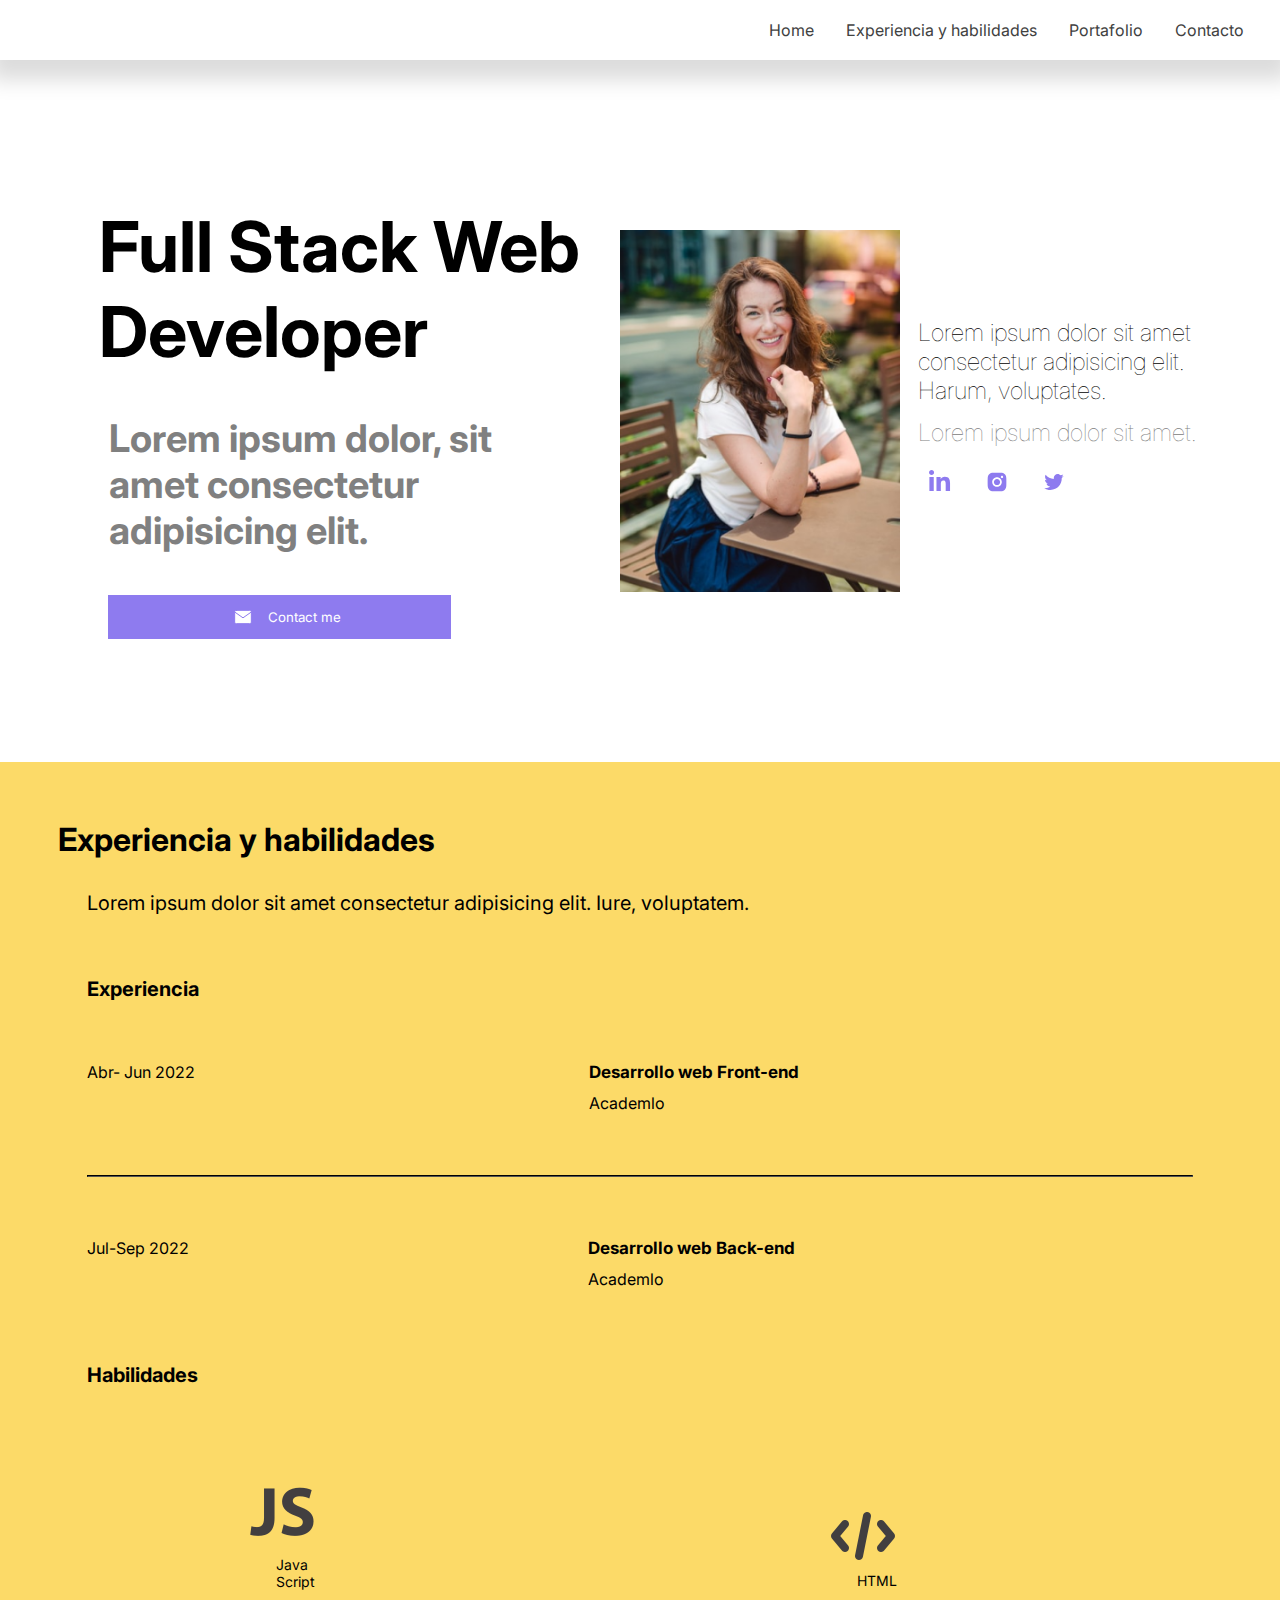
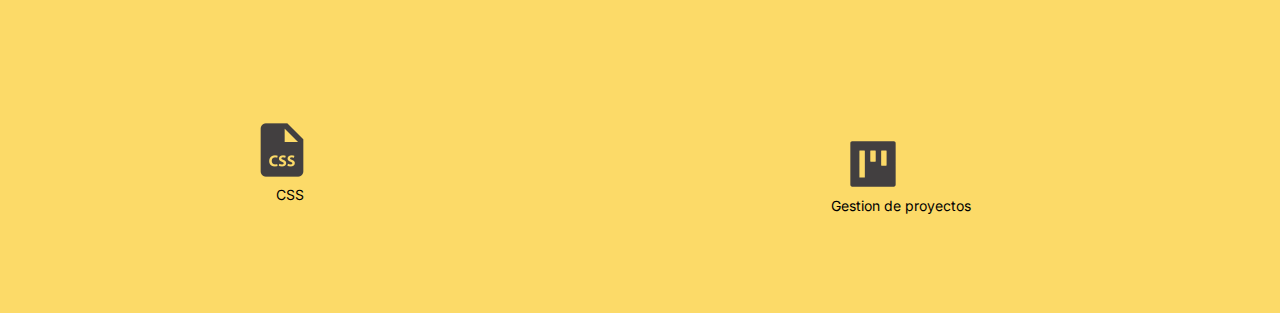
==== index.html @ 2242a3c0 "Se agrega proyecto de Portafolio" ====
<!DOCTYPE html>
<html lang="es">
<head>
    <meta charset="UTF-8">
    <meta http-equiv="X-UA-Compatible" content="IE=edge">
    <meta name="viewport" content="width=device-width, initial-scale=1.0">
    <title>Portafolio</title>
    <link rel="icon" type="image/png" sizes="16x16"  href="./assets/images/favicon-16x16.png">
    <meta name="msapplication-TileColor" content="#ffffff">
    <meta name="theme-color" content="#ffffff">
    <link rel="stylesheet" href="./assets/css/styles.css">
    <style>
    @import url('https://fonts.googleapis.com/css2?family=Inter:wght@400;600&display=swap');
    </style>
</head>
<body>
    <nav>
        <input type="checkbox" id="menu-hamburguesa">
        <label for="menu-hamburguesa">
            <img src="./assets/images/menu 1.svg" alt="menu">
        </label>
        <ul>
            <li>Home</li>
            <li>Experiencia y habilidades</li>
            <li>Portafolio</li>
            <li>Contacto</li>
        </ul>
    </nav>
    <section class="first">
        <h1 class="titulo-pagina">Full Stack Web Developer</h1>
        <h3>Lorem ipsum dolor, sit amet consectetur adipisicing elit.</h3>
        <div class= "profile-picture">
            <img class= "profile" src="./assets/images/Rectangle 26.png" alt="profile picture">
            <div class="presentation-text">
                <h5 class="presentation-text-one">Lorem ipsum dolor sit amet consectetur adipisicing elit. Harum, voluptates.</h5>
                <p class="presentation-text-two">Lorem ipsum dolor sit amet.</p>
                <div class="network">
                    <img class="net" src="./assets/images/cib_linkedin-in.svg" alt="linked in">
                    <img class="net" src="./assets/images/ant-design_instagram-filled.svg" alt="instagram">
                    <img class="net" src="./assets/images/ant-design_twitter-outlined.svg" alt="twitter">
                </div>
            </div>
        </div>
        <div class="boton">
            <button class= "contacto" name="contacto"> 
            <img class="email-icon" src="./assets/images/mail 3.svg" alt="email">
            Contact me</button>
        </div>
    </section>
    <section class="second">
        <h1 class="experiencia-y-habilidades">Experiencia y habilidades</h1>
        <p class="p-experiencia">Lorem ipsum dolor sit amet consectetur adipisicing elit. Iure, voluptatem.</p>
        <div class="exp-bloqueUno">
            <div class="exp-titulo">
            <p class="exp-titulo-texto">Experiencia</p>
            </div>
            <div class="exp-uno">
                <p class="periodo-uno">Abr- Jun 2022</p> 
                <div class="actividad-lugar-uno">
                <p class="actividad-uno">Desarrollo web Front-end</p>
                <p class="lugar-uno">Academlo</p>
                </div>
            </div>
            <hr>
            <div class="exp-dos">
                <p class="periodo-dos">Jul-Sep 2022</p> 
                <div class="actividad-lugar-dos">
                <p class="actividad-dos">Desarrollo web Back-end</p>
                <p class="lugar-dos">Academlo</p>
                </div>
            </div>
        </div>
        <p class="habilidades">Habilidades</p>
        <div class="habil-imagen-texto">
            <div class="habil-imagen-texto-uno">
                <img class="habil-imagen-uno" src="./assets/images/282802_javascript_js_icon.png" alt="Java Script">
                <p class="habil-texto-uno">Java Script</p>
            </div>
            <div class="habil-imagen-texto-dos">
                <img class="habil-imagen-dos" src="./assets/images/3994346_code_coding_css_html_programming_icon.png" alt="HTML">
                <p class="habil-texto-dos">HTML</p>
            </div>
            <div class="habil-imagen-texto-tres">
                <img class="habil-imagen-tres" src="./assets/images/9055543_bxs_file_css_icon.png" alt="CSS">
                <p class="habil-texto-tres">CSS</p>
            </div>
            <div class="habil-imagen-texto-cuatro">
                <img class="habil-imagen-cuatro" src="./assets/images/ant-design_project-filled.svg" alt="Gestion de proyectos">
                <p class="habil-texto-cuatro">Gestion de proyectos</p>
            </div>
        </div>
    </section>
</body>
</html>
---- assets/css/styles.css ----
*{
    margin: 0;
    padding: 0;
    box-sizing: border-box;
    font-family: 'Inter', sans-serif;
}

nav{
    display: flex;
    justify-content: space-between;
    align-items: center;
    padding: 0.5rem 1.25rem;
    height: 60px;
    box-shadow: 0 10px 20px 10px rgb(220, 220, 220);
}

input#menu-hamburguesa{
    visibility: hidden;
}

input#menu-hamburguesa ~ ul{
    background-color: rgb(255, 255, 255);
    list-style: none;
    position: absolute;
    width: 100%;
    left: 0;
    height: calc( 100vh - 60px );
    top: 60px;
    display: none;
    flex-direction: column;
    align-items: center;
    gap: 2rem;
    padding: 2rem 1rem;
}

input#menu-hamburguesa:checked ~ ul{
    display: flex;
}

label{
    cursor: pointer;
}

li{
    cursor: pointer;
    color: rgb(65, 65, 65);
}

li:hover{
    font-size: 17px ;
    color: #8e7bef;
}

.first{
    display: flex;
    flex-direction: column;
    align-items: left;
    width: 100%;
    margin-bottom: 20%;
    margin-top: 10%;
}
.profile-picture{
    display: flex;
    flex-direction: row;

}

h1{
    font-size: 50px;
    padding: 20px;
    margin: 1%;
}

h3{
    font-size: 32px;
    padding: 20px;
    color: grey;
    margin: 1%;
}

.profile{
    max-width: 150px;
    height: auto;
    padding: 10px;
    padding-right: 10px;
    object-fit: contain;
    margin-left: 2%;
}

.presentation-text{
    padding: 10px;
    display: flex;
    flex-direction: column;
    align-items: left;
    justify-content: space-around;
}

.presentation-text-one{
    font-size: 16px;
    font-weight: 100;
    padding-top: 25px;
    padding-bottom: 10px;
    max-width: 90%;
}

.presentation-text-two{
    font-size: 16px;
    font-weight: 100;
    color: grey;
}

.network{
    display: flex;
    flex-direction: row;
}

.network > img{
    margin: 5%;
}

button{
    width: 200px;
    position: relative;
    top: 10px;
    background-color: #8e7bef;
    border: none;
    padding: 12px;
    color: white;
    display: flex;
    align-items: center;
    text-align: center;
    left: 23vw;
    margin: 1%;
}

.email-icon{
    padding-right: 15px;
    padding-left: 15px;
}





@media screen and (min-width:768px) {

    label{
        display: none;
    }
    
    input#menu-hamburguesa ~ ul {
        position: static;
        background-color: transparent;
        display: flex;
        flex-direction: row;
        height: auto;
        justify-content: flex-end;
    }
    
    li:hover{
        font-size: 16px;
        color: #8e7bef;
    }

}

@media screen and (min-width:768px) {


    .first{
        margin: 2%;
        width: 95%;
        display: grid;
        grid-template-areas: 
        "tituloPagina profilePicture"
        "subtitulo profilePicture"
        "boton profilePicture"
        ;
        margin-bottom: 10%;
        margin-top: 10%;
    }

    .profile-picture{
        grid-area: profilePicture;
    }
    
    h3{
        grid-area: subtitulo;
        position: relative;
        left: 10%;
        font-size: 25px;
        padding: 20px;
        color: grey;
        margin: 1%;
        max-width: 90%;
    }

    .titulo-pagina{
        grid-area: tituloPagina;
        position: relative;
        left: 10%;
        font-size: 42px;
        padding: 10px;
        margin: 1%;
        max-width: 90%;
    }

    .boton{
        grid-area: boton;
        display: flex;
    }

    button{
        width: 60%;
        text-align: center;
        justify-content: center;
        position: relative;
        left: 6vw;
    }

    .profile{
        position: relative;
        min-width: 300px;
        height: auto;
        object-fit: contain;
    }
    
    .presentation-text-one{
        font-size: 20px;
        max-width: 100%;
        padding: 2% ;
    }
    
    .presentation-text-two{
        font-size: 20px;
        max-width: 100%;
        padding: 2%;
    }

    .presentation-text{
        padding: 1px;
        display: flex;
        flex-direction: column;
        align-items: left;
        justify-content: center;
    }
}






@media screen and (min-width:990px ) {

    label{
        display: none;
    }
    
    input#menu-hamburguesa ~ ul {
        position: static;
        background-color: transparent;
        display: flex;
        flex-direction: row;
        height: auto;
        justify-content: flex-end;
    }
    
    li:hover{
        font-size: 16px;
        color: #8e7bef;
    }

}

@media screen and (min-width:990px ) {

    .first{
        margin: 2%;
        width: 95%;
        display: grid;
        grid-template-areas: 
        "tituloPagina profilePicture"
        "subtitulo profilePicture"
        "boton profilePicture"
        ;
        margin-bottom: 10%;
        margin-top: 10%;
    }

    .profile-picture{
        grid-area: profilePicture;
    }
    
    h3{
        grid-area: subtitulo;
        position: relative;
        left: 10%;
        font-size: 38px;
        padding: 20px;
        color: grey;
        margin: 1%;
        max-width: 90%;
    }

    .titulo-pagina{
        grid-area: tituloPagina;
        position: relative;
        left: 10%;
        font-size: 70px;
        padding: 10px;
        margin: 1%;
        max-width: 90%;
    }

    .boton{
        grid-area: boton;
        display: flex;
    }

    button{
        width: 60%;
        text-align: center;
        justify-content: center;
        position: relative;
        left: 6vw;
    }

    .profile{
        position: relative;
        min-width: 300px;
        height: auto;
        object-fit: contain;
    }
    
    .presentation-text-one{
        font-size: 24px;
        max-width: 100%;
        padding: 2% ;
    }
    
    .presentation-text-two{
        font-size: 24px;
        max-width: 100%;
        padding: 2%;
    }

    .presentation-text{
        padding: 1px;
        display: flex;
        flex-direction: column;
        align-items: left;
        justify-content: center;
    }
}


.second{
    background-color: #fcda68;
    display: flex;
    flex-direction: column;
    padding: 2%;
}

.experiencia-y-habilidades{
    font-size: 32px;
}

.p-experiencia{
    display: block;
    margin-left: 5%;
    margin-right: 5%;
    font-size: 20px;
}

.exp-bloqueUno{
    display: flex;
    flex-direction: column;
    justify-content: left;
}

.exp-titulo{
    margin: 5%;
}

.exp-titulo-texto{
    font-size: 20px;
    color: black;
    font-weight: bold;
}

.exp-uno{
    display: grid;
    grid-template-areas: "periodoUno actividadLugarUno";
    margin-left: 5%;
    margin-right: 5%;
}

.periodo-uno{
    grid-area: periodoUno;
    max-width: 90%;
    font-size: 16px;
}

.actividad-lugar-uno{
    grid-area: actividadLugarUno;
    max-width: 90%;
}

.actividad-uno{
    font-weight: bold;
    font-size: 17px;
}

hr{
    border-color: black;
    border-width: 1px;
    margin: 5%;
}

.exp-dos{
    display: grid;
    grid-template-areas: "periodoDos actividadLugarDos";
    margin-left: 5%;
    margin-right: 5%;
}

.periodo-dos{
    grid-area: periodoDos;
    max-width: 90%;
    font-size: 16px;
}

.actividad-lugar-dos{
    grid-area: actividadLugarDos;
    max-width: 90%;
}

.actividad-dos{
    font-weight: bold;
    font-size: 17px;
}

.lugar-uno{
    padding-top: 2%;
}

.lugar-dos{
    padding-top: 2%;
}

.habilidades{
    font-size: 20px;
    color: black;
    font-weight: bold;
    margin-left: 5%;
    margin-top: 6%;
}

.habil-imagen-texto{
    display: grid;
    grid-template-areas: 
    "JS HTML"
    "CSS project"
    ;
    margin-left: 5%;
    margin-right: 5%;
}

.habil-imagen-texto-uno{
    grid-area: JS;
    margin-left: 30%;
    margin-top: 25%;
    margin-bottom: 10%;
    position: relative;
}

.habil-imagen-texto-dos{
    grid-area: HTML;
    margin-left: 29vw;
    margin-top: 16%;
    margin-bottom: 10%;
    position: relative;
}

.habil-imagen-texto-tres{
    grid-area: CSS;
    margin-left: 30%;
    margin-top: 15%;
    margin-bottom: 10%;
}

.habil-imagen-texto-cuatro{
    grid-area: project;
    margin-left: 29vw;
    margin-top: 10%;
    margin-bottom: 10%;
}

.habil-imagen-uno{
    padding-left: 4vw;
}


.habil-imagen-tres{
    padding-left: 4vw;
}

.habil-imagen-cuatro{
    padding-left: 1vw;
}

.habil-texto-uno{
    font-size: 14px;
    padding-left: 6vw;
    max-width: 50%;
    margin-top: 3%;
}

.habil-texto-dos{
    font-size: 14px;
    padding-left: 2vw;
    max-width: 50%;
}


.habil-texto-tres{
    font-size: 14px;
    padding-left: 6vw;
    max-width: 50%;
}

.habil-texto-cuatro{
    font-size: 14px;
    max-width: 40%;
}
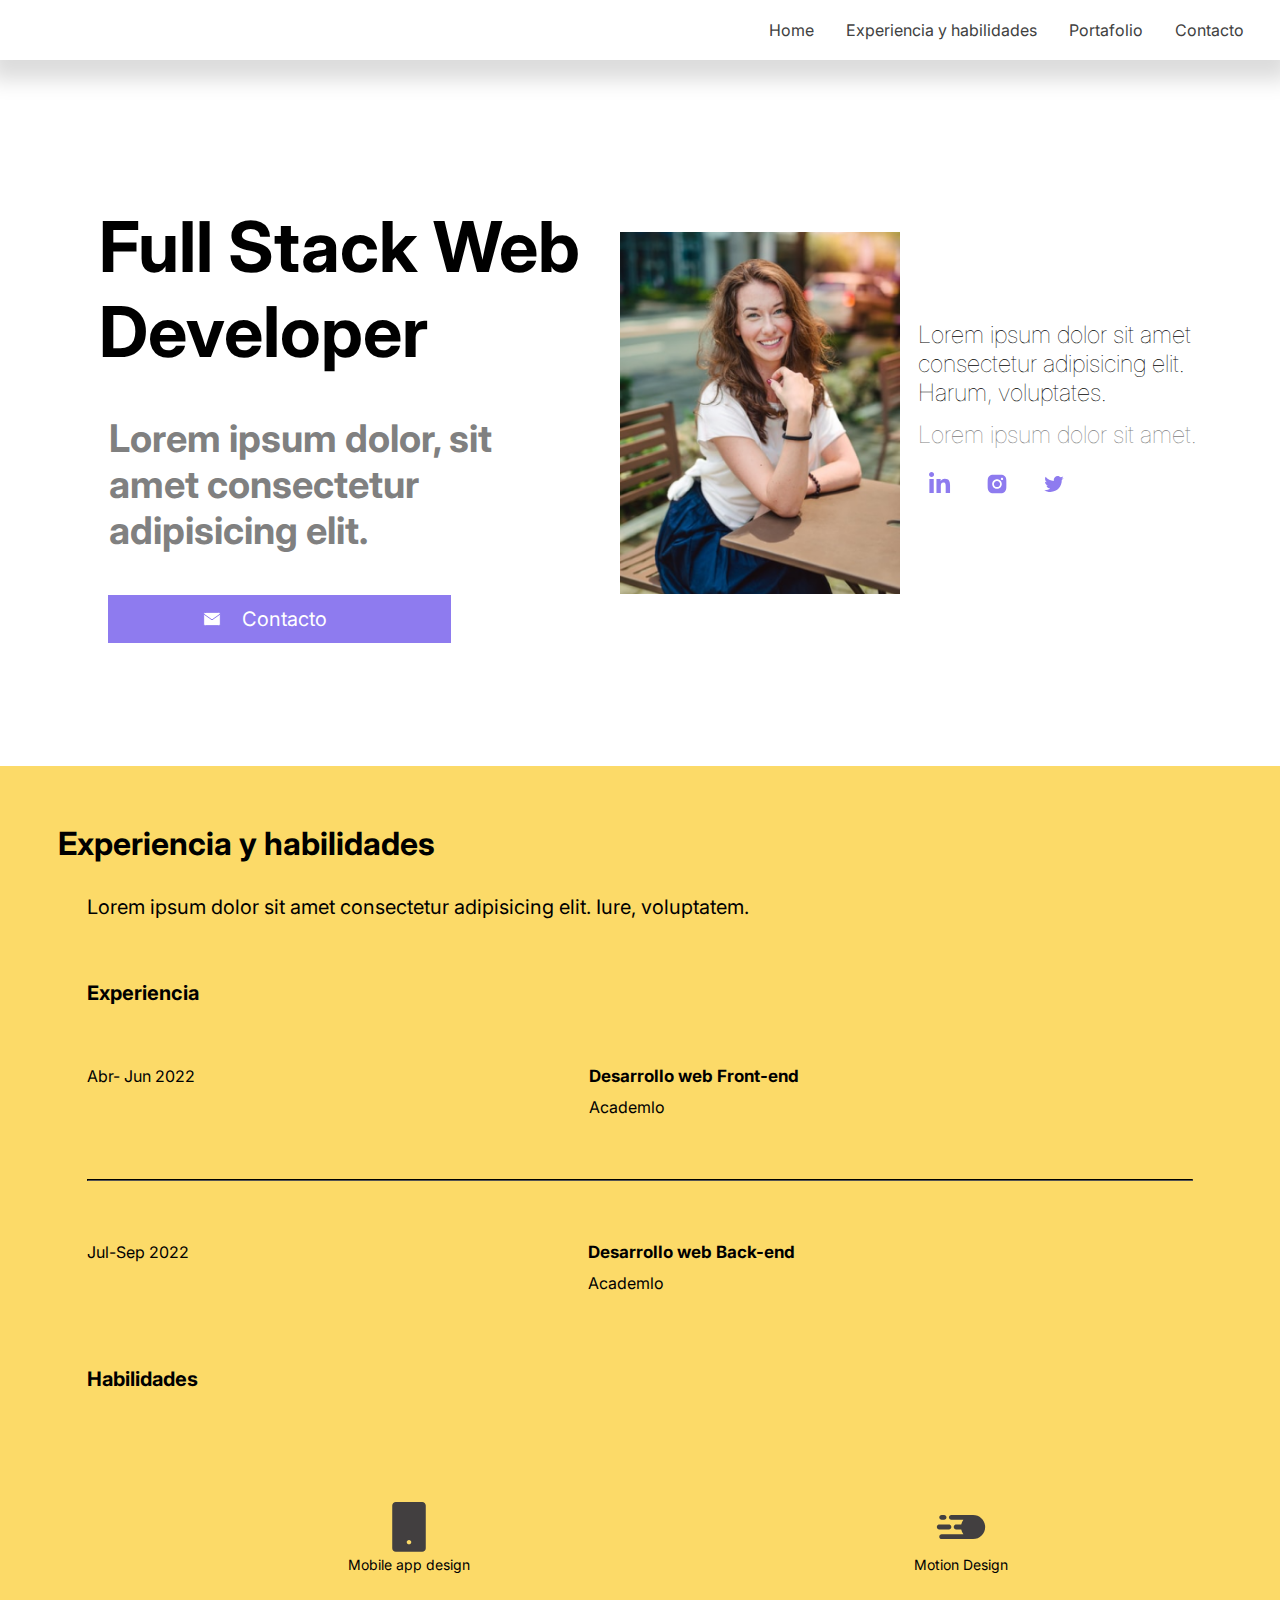
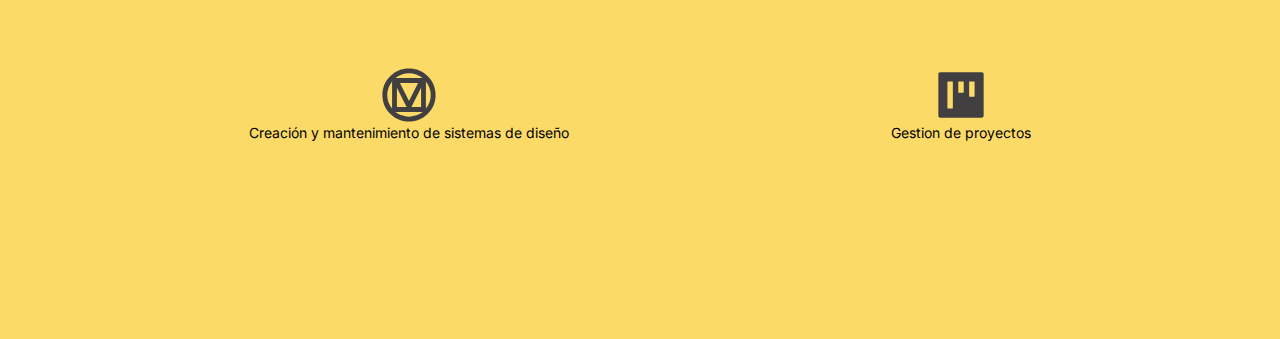
==== commit 938fc841: "Se añade sección de habilidades" ====
--- a/index.html
+++ b/index.html
@@ -44,7 +44,7 @@
         <div class="boton">
             <button class= "contacto" name="contacto"> 
             <img class="email-icon" src="./assets/images/mail 3.svg" alt="email">
-            Contact me</button>
+            Contacto</button>
         </div>
     </section>
     <section class="second">
@@ -73,16 +73,16 @@
         <p class="habilidades">Habilidades</p>
         <div class="habil-imagen-texto">
             <div class="habil-imagen-texto-uno">
-                <img class="habil-imagen-uno" src="./assets/images/282802_javascript_js_icon.png" alt="Java Script">
-                <p class="habil-texto-uno">Java Script</p>
+                <img class="habil-imagen-uno" src="./assets/images/ant-design_mobile-filled.svg" alt="Mobile app design">
+                <p class="habil-texto-uno">Mobile app design</p>
             </div>
             <div class="habil-imagen-texto-dos">
-                <img class="habil-imagen-dos" src="./assets/images/3994346_code_coding_css_html_programming_icon.png" alt="HTML">
-                <p class="habil-texto-dos">HTML</p>
+                <img class="habil-imagen-dos" src="./assets/images/mdi_motion.svg" alt="Motion Design">
+                <p class="habil-texto-dos">Motion Design</p>
             </div>
             <div class="habil-imagen-texto-tres">
-                <img class="habil-imagen-tres" src="./assets/images/9055543_bxs_file_css_icon.png" alt="CSS">
-                <p class="habil-texto-tres">CSS</p>
+                <img class="habil-imagen-tres" src="./assets/images/mdi_material-design.svg" alt="Creación y mantenimiento de sistemas de diseño">
+                <p class="habil-texto-tres">Creación y mantenimiento de sistemas de diseño</p>
             </div>
             <div class="habil-imagen-texto-cuatro">
                 <img class="habil-imagen-cuatro" src="./assets/images/ant-design_project-filled.svg" alt="Gestion de proyectos">
--- a/assets/css/styles.css
+++ b/assets/css/styles.css
@@ -134,7 +134,7 @@
 }
 
 .email-icon{
-    padding-right: 15px;
+    padding-right: 30px;
     padding-left: 15px;
 }
 
@@ -216,6 +216,12 @@
         justify-content: center;
         position: relative;
         left: 6vw;
+        padding-right: 35px;
+        font-size: 18px;
+    }
+
+    .email-icon{
+        padding-right: 20px;
     }
 
     .profile{
@@ -324,6 +330,8 @@
         justify-content: center;
         position: relative;
         left: 6vw;
+        font-size: 20px;
+        padding-right: 10%;
     }
 
     .profile{
@@ -360,6 +368,7 @@
     display: flex;
     flex-direction: column;
     padding: 2%;
+    padding-bottom: 10vh;
 }
 
 .experiencia-y-habilidades{
@@ -460,77 +469,88 @@
 .habil-imagen-texto{
     display: grid;
     grid-template-areas: 
-    "JS HTML"
-    "CSS project"
+    "mobileDesign motionDesig"
+    "sistemasDis gestionProy"
     ;
     margin-left: 5%;
     margin-right: 5%;
+    padding-bottom: 5%;
+    padding-top: 5%;
 }
 
 .habil-imagen-texto-uno{
-    grid-area: JS;
-    margin-left: 30%;
-    margin-top: 25%;
-    margin-bottom: 10%;
-    position: relative;
+    grid-area: mobileDesign;
+    display: flex;
+    flex-direction: column;
+    justify-content: center;
+    align-items: center;
+    margin: 5%;
 }
 
 .habil-imagen-texto-dos{
-    grid-area: HTML;
-    margin-left: 29vw;
-    margin-top: 16%;
-    margin-bottom: 10%;
-    position: relative;
+    grid-area: motionDesig;
+    display: flex;
+    flex-direction: column;
+    justify-content: center;
+    align-items: center;
+    margin: 10%;
 }
 
 .habil-imagen-texto-tres{
-    grid-area: CSS;
-    margin-left: 30%;
-    margin-top: 15%;
-    margin-bottom: 10%;
+    grid-area: sistemasDis;
+    display: flex;
+    flex-direction: column;
+    justify-content: center;
+    align-items: center;
+    margin: 5%;
 }
 
 .habil-imagen-texto-cuatro{
-    grid-area: project;
-    margin-left: 29vw;
-    margin-top: 10%;
-    margin-bottom: 10%;
+    grid-area: gestionProy;
+    display: flex;
+    flex-direction: column;
+    justify-content: center;
+    align-items: center;
+    margin: 10%;
 }
 
 .habil-imagen-uno{
-    padding-left: 4vw;
-}
-
+    height: 58px;
+    width: 58px;
+}
+
+.habil-imagen-dos{
+    height: 58px;
+    width: 58px;
+}
 
 .habil-imagen-tres{
-    padding-left: 4vw;
+    height: 58px;
+    width: 58px;
 }
 
 .habil-imagen-cuatro{
-    padding-left: 1vw;
+    height: 58px;
+    width: 58px;
 }
 
 .habil-texto-uno{
     font-size: 14px;
-    padding-left: 6vw;
-    max-width: 50%;
-    margin-top: 3%;
+    text-align: center;
 }
 
 .habil-texto-dos{
     font-size: 14px;
-    padding-left: 2vw;
-    max-width: 50%;
+    text-align: center;
 }
 
 
 .habil-texto-tres{
     font-size: 14px;
-    padding-left: 6vw;
-    max-width: 50%;
+    text-align: center;
 }
 
 .habil-texto-cuatro{
     font-size: 14px;
-    max-width: 40%;
+    text-align: center;
 }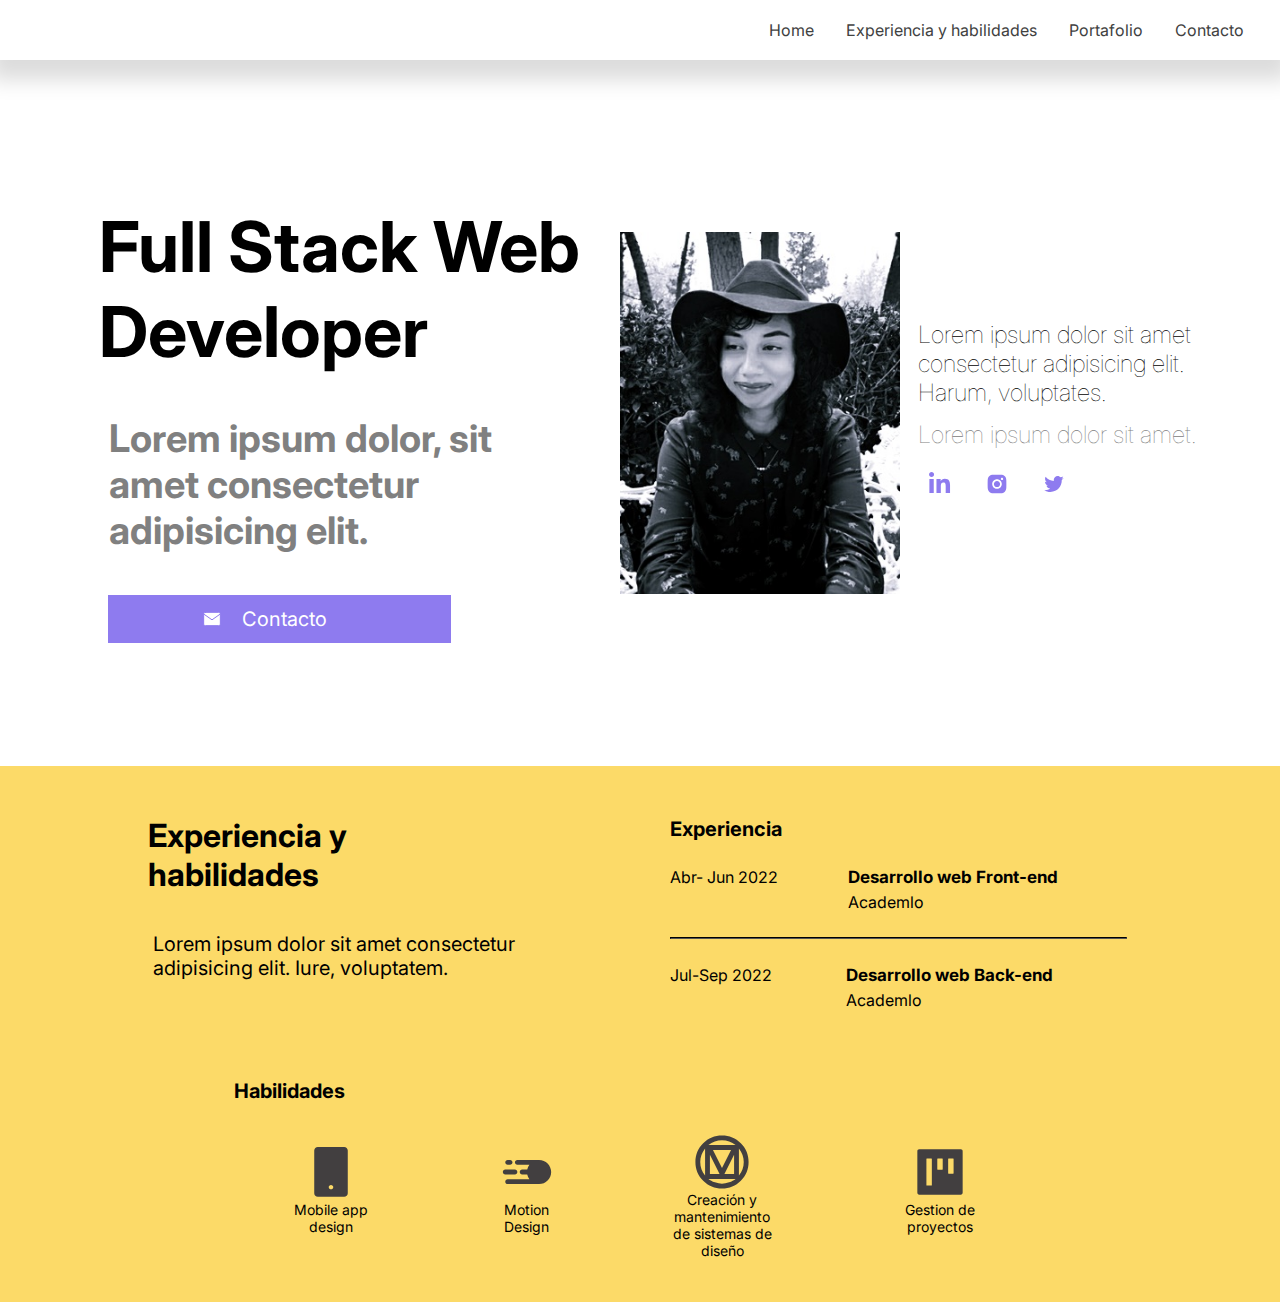
==== commit 670da778: "Se trabaja responsividad en sección de Experiencia y habilidades y se añade foto" ====
--- a/index.html
+++ b/index.html
@@ -30,7 +30,7 @@
         <h1 class="titulo-pagina">Full Stack Web Developer</h1>
         <h3>Lorem ipsum dolor, sit amet consectetur adipisicing elit.</h3>
         <div class= "profile-picture">
-            <img class= "profile" src="./assets/images/Rectangle 26.png" alt="profile picture">
+            <img class= "profile" src="./assets/images/fotoPortafolio.jpg" alt="profile picture">
             <div class="presentation-text">
                 <h5 class="presentation-text-one">Lorem ipsum dolor sit amet consectetur adipisicing elit. Harum, voluptates.</h5>
                 <p class="presentation-text-two">Lorem ipsum dolor sit amet.</p>
--- a/assets/css/styles.css
+++ b/assets/css/styles.css
@@ -131,7 +131,14 @@
     text-align: center;
     left: 23vw;
     margin: 1%;
-}
+    cursor: pointer;
+}
+
+button:hover{
+    box-shadow: 0 10px 20px 10px rgb(220, 220, 220);
+    background-color: #7060be;
+}
+
 
 .email-icon{
     padding-right: 30px;
@@ -373,6 +380,7 @@
 
 .experiencia-y-habilidades{
     font-size: 32px;
+    padding-left: 4%;
 }
 
 .p-experiencia{
@@ -548,9 +556,62 @@
 .habil-texto-tres{
     font-size: 14px;
     text-align: center;
+    max-width: 120px;
 }
 
 .habil-texto-cuatro{
     font-size: 14px;
     text-align: center;
-}+}
+
+@media screen and (min-width:768px) {
+
+    .second{
+        display: grid;
+        grid-template-columns: repeat(12, 1fr);
+        grid-template-rows: repeat(3, 140px);
+        grid-auto-flow: row;
+        padding-bottom: 7%;
+    }
+
+    .experiencia-y-habilidades{
+        grid-column: 2 / 6;
+        grid-row: 1;
+    }
+
+    .p-experiencia{
+        grid-column: 2 / 7;
+        grid-row: 2;
+    }
+
+    .exp-bloqueUno{
+        grid-column: 7 / 12;
+        grid-row: 1 / 2;
+    }
+
+    .habilidades{
+        grid-column: 3 / 4;
+        grid-row: 3;
+    }
+
+    .habil-imagen-texto{
+        grid-column: 3 / 11;
+        grid-row: 3;
+        display: grid;
+        grid-template-areas: 
+    "mobileDesign motionDesig sistemasDis gestionProy"
+    ;
+        justify-items: center;
+        align-items: center;
+        justify-content: space-between;
+    }
+
+    .habil-texto-tres{
+        max-width: 120px;
+    }
+
+    .habil-imagen-texto-tres{
+        padding-top: 12%;
+    }
+
+}
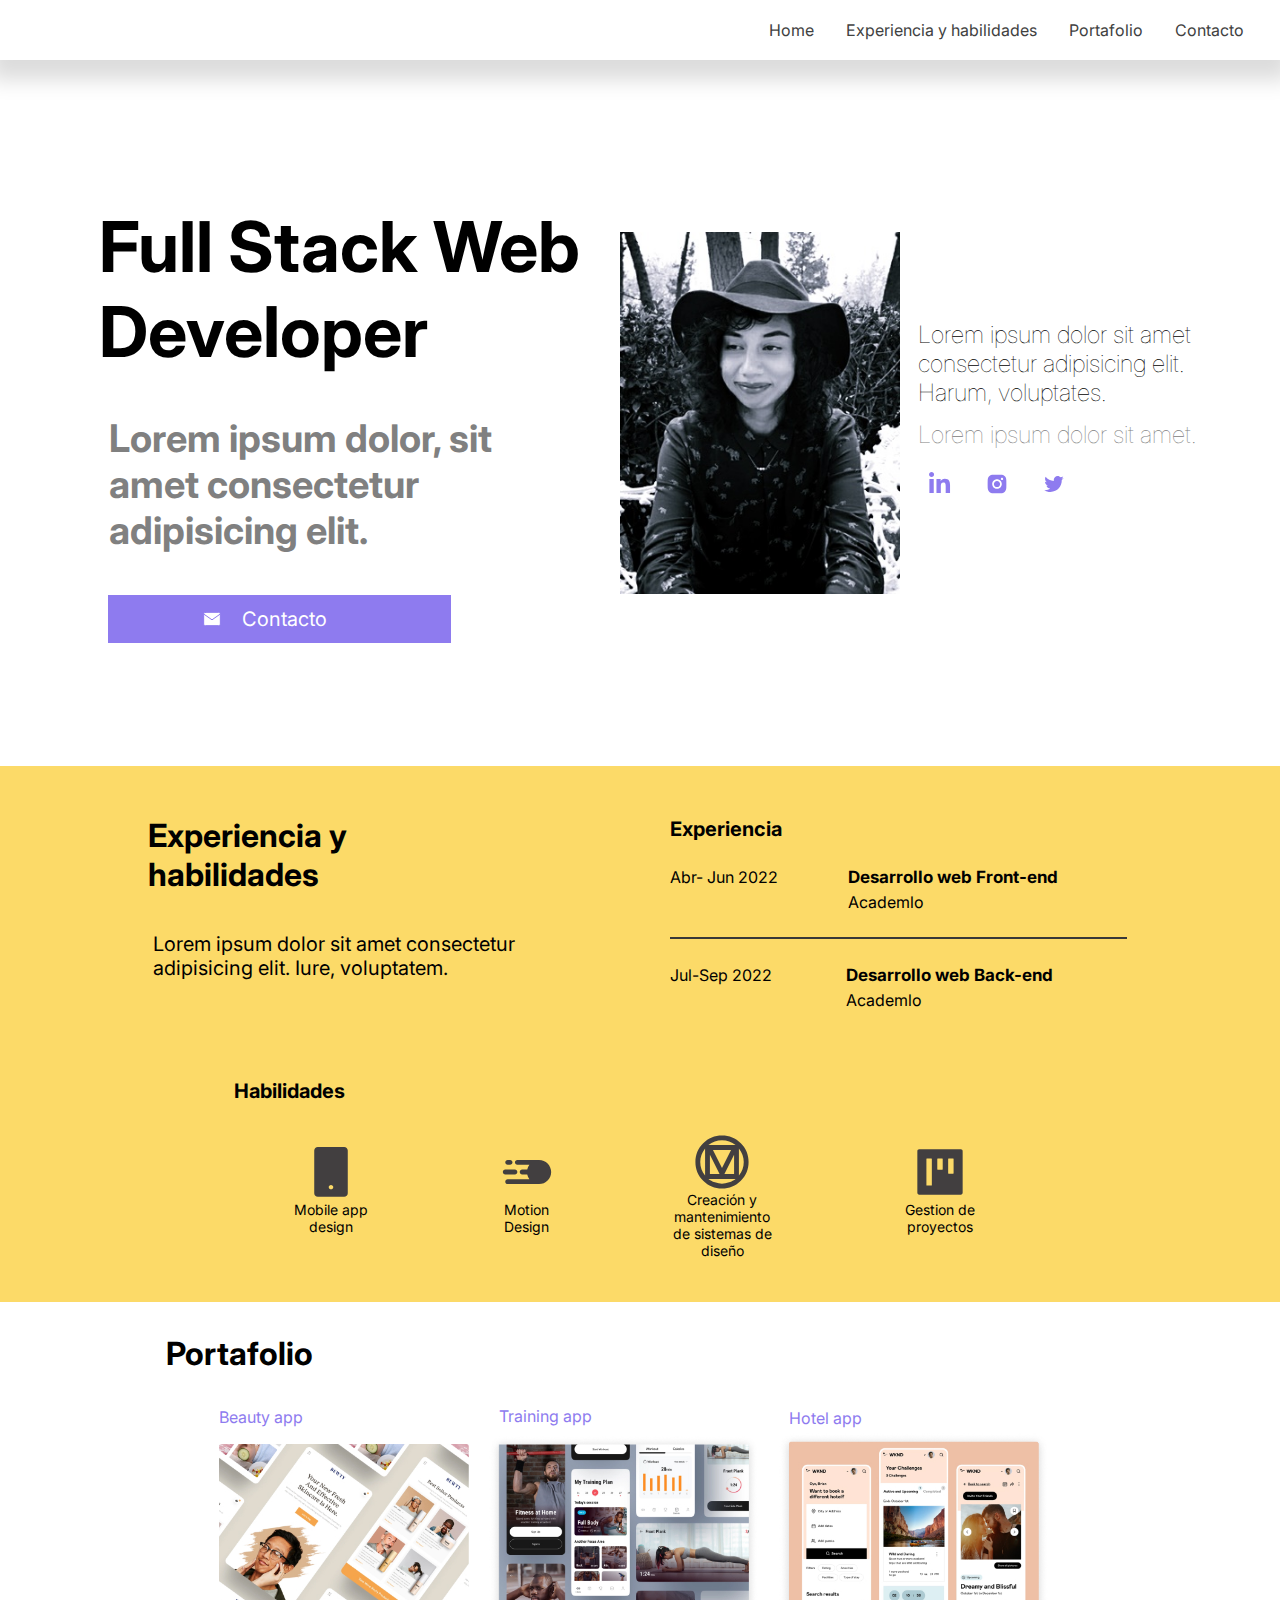
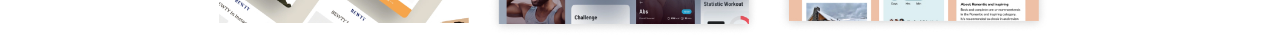
==== commit 0ce66295: "Se añade tercera seccion" ====
--- a/index.html
+++ b/index.html
@@ -90,6 +90,23 @@
             </div>
         </div>
     </section>
+    <section class="third">
+        <h1 class="portafolio">Portafolio</h1>
+        <div class="port-img-txt">
+            <div class="beauty-image-txt">
+                <p class="beauty-txt">Beauty app</p>
+                <img class="img-beauty" src="./assets/images/beauty.jpg" alt="beauty">
+            </div>
+            <div class="training-image-txt">
+                <p class="training-txt">Training app</p>
+                <img class="img-training" src="./assets/images/training.jpg" alt="training">
+            </div>
+                <div class="hotel-image-txt">
+                <p class="hotel-txt">Hotel app</p>
+                <img class="img-hotel" src="./assets/images/hotel.jpg" alt="hotel">
+            </div>
+        </div>
+    </section>
 </body>
 </html>
 
--- a/assets/css/styles.css
+++ b/assets/css/styles.css
@@ -430,9 +430,9 @@
 }
 
 hr{
-    border-color: black;
-    border-width: 1px;
+    border: 1px solid rgb(56, 56, 56);
     margin: 5%;
+    background-color: rgb(56, 56, 56);
 }
 
 .exp-dos{
@@ -615,3 +615,75 @@
     }
 
 }
+
+.port-img-txt{
+    display: flex;
+    flex-direction: column;
+    align-content: center;
+    justify-content: center;
+    align-items: center;
+    width: 99%;
+}
+
+.portafolio{
+    font-size: 32px;
+    padding-left: 6%;
+}
+
+.img-beauty{
+    max-width: 270px;
+    height: auto;
+    padding: 10px;
+    object-fit: contain;
+}
+
+.img-training{
+    max-width: 290px;
+    height: auto;
+    padding: 10px;
+    object-fit: contain;
+    padding-bottom: 0;
+}
+
+.img-hotel{
+    max-width: 290px;
+    height: auto;
+    padding: 10px;
+    padding-top: 0;
+    padding-bottom:0 ;
+    object-fit: contain;
+    margin-top: 5px;
+}
+
+.beauty-txt{
+    padding-left: 4%;
+    color: #8e7bef;
+    padding-bottom: 7px;
+}
+
+.training-txt{
+    padding-left: 7%;
+    color: #8e7bef;
+}
+
+.hotel-txt{
+    padding-left: 7%;
+    color: #8e7bef;
+}
+
+@media screen and (min-width:860px) {
+.port-img-txt{
+    display: flex;
+    flex-direction: row;
+    align-content: center;
+    justify-content: center;
+    align-items: center;
+    max-width: 100%;
+    }
+
+    .portafolio{
+        font-size: 32px;
+        padding-left: 12%;
+    }
+
+}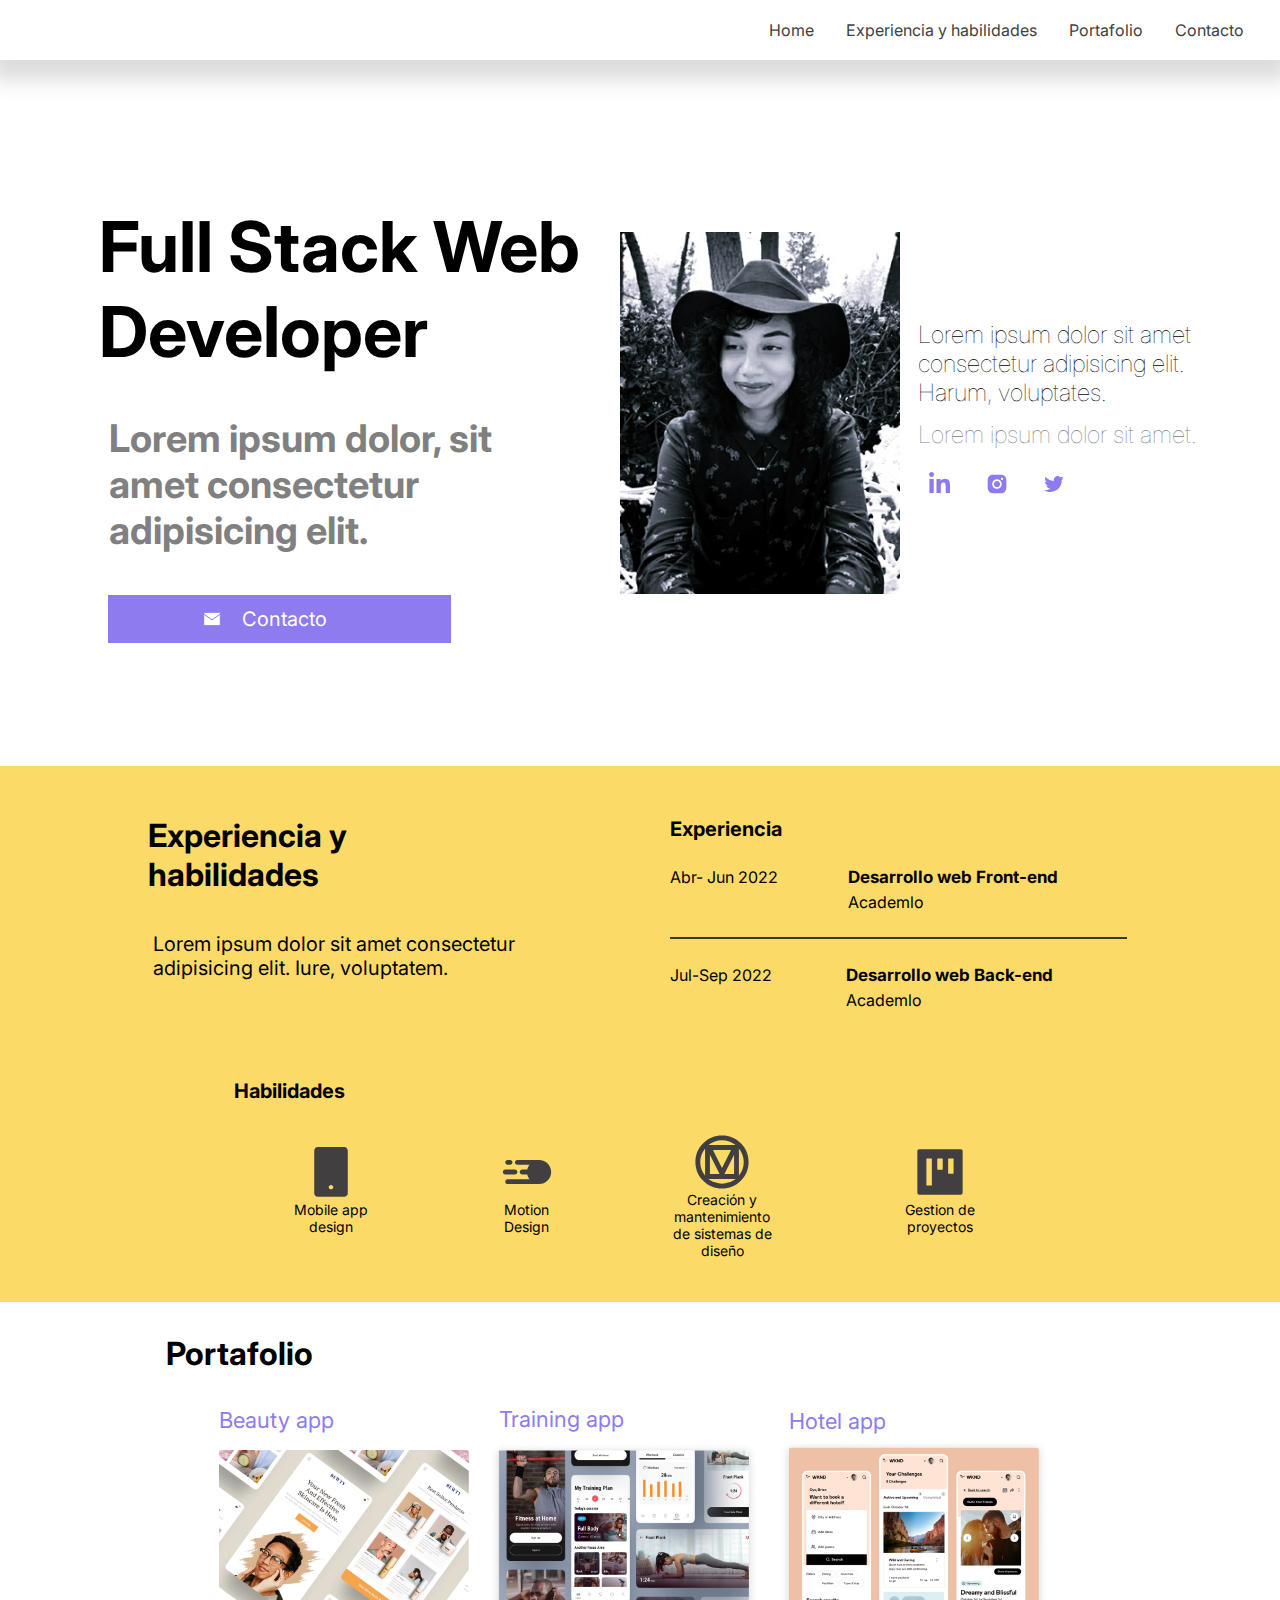
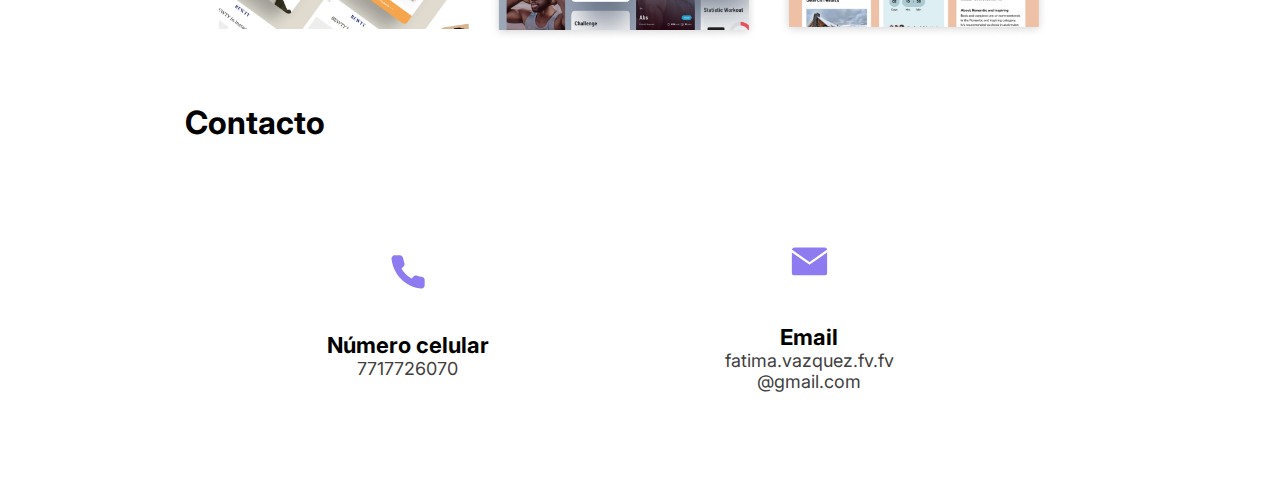
==== commit fd7d6ee1: "Se añade sección de contacto" ====
--- a/index.html
+++ b/index.html
@@ -107,6 +107,21 @@
             </div>
         </div>
     </section>
+    <section class="fourth">
+        <h1 class="fourth-contacto">Contacto</h1>
+        <div class="contacto-img-txt">
+            <div class="cel-img-txt">
+                <img class="img-cel" src="./assets/images/phone 3.svg" alt="número celular">
+                <p class="texto-numero">Número celular</p>
+                <p class="numero">7717726070</p>
+            </div>
+            <div class="mail-img-txt">
+                <img class="img-mail" src="./assets/images/mail 32.svg" alt="Email">
+                <p class="texto-email">Email</p>
+                <p class="email">fatima.vazquez.fv.fv @gmail.com</p>
+            </div>
+        </div>
+    </section>
 </body>
 </html>
 
--- a/assets/css/styles.css
+++ b/assets/css/styles.css
@@ -659,16 +659,19 @@
     padding-left: 4%;
     color: #8e7bef;
     padding-bottom: 7px;
+    font-size: 18px;
 }
 
 .training-txt{
     padding-left: 7%;
     color: #8e7bef;
+    font-size: 18px;
 }
 
 .hotel-txt{
     padding-left: 7%;
     color: #8e7bef;
+    font-size: 18px;
 }
 
 @media screen and (min-width:860px) {
@@ -686,4 +689,117 @@
         padding-left: 12%;
     }
 
-}+    .beauty-txt{
+        font-size: 22px;
+    }
+    
+    .training-txt{
+        font-size: 22px;
+    }
+    
+    .hotel-txt{
+        font-size: 22px;
+    }
+
+}
+
+.fourth{
+    display: flex;
+    flex-direction: column;
+    padding: 2%;
+}
+
+.fourth-contacto{
+    font-size: 32px;
+    padding-left: 4%;
+}
+
+.contacto-img-txt{
+    display: flex;
+    flex-direction: row;
+    align-content: center;
+    justify-content: center;
+    align-items: center;
+    margin: 7%;
+    margin-top: 2%;
+}
+
+.cel-img-txt{
+    display: flex;
+    flex-direction: column;
+    align-items: center;
+    width: 48%;
+    margin-left: 9%;
+}
+
+.mail-img-txt{
+    display: flex;
+    flex-direction: column;
+    align-items: center;
+    width: 48%;
+    margin-right: 15%;
+}
+
+.texto-numero{
+    text-align: center;
+    font-size: 14px;
+    min-width: 200px;
+    font-weight: bold;
+}
+
+.numero{
+    text-align: center;
+    font-size: 11px;
+    color: #423f40;
+}
+
+
+.texto-email{
+    text-align: center;
+    font-size: 14px;
+    font-weight: bold;
+}
+
+.email{
+    text-align: center;
+    font-size: 11px;
+    color: #423f40;
+    max-width: 150px;
+}
+
+.img-cel{
+    margin: 10%;
+}
+
+.img-mail{
+    margin: 10%;
+}
+
+
+@media screen and (min-width:860px) {
+        .fourth-contacto{
+            font-size: 32px;
+            padding-left: 12%;
+        }
+    
+
+        .texto-numero{
+            font-size: 22px;
+        }
+        
+        .numero{
+            font-size: 18px;
+        }
+        
+        
+        .texto-email{
+            font-size: 22px;
+        }
+        
+        .email{
+            font-size: 18px;
+            max-width: 200px;
+        }
+        
+
+    }